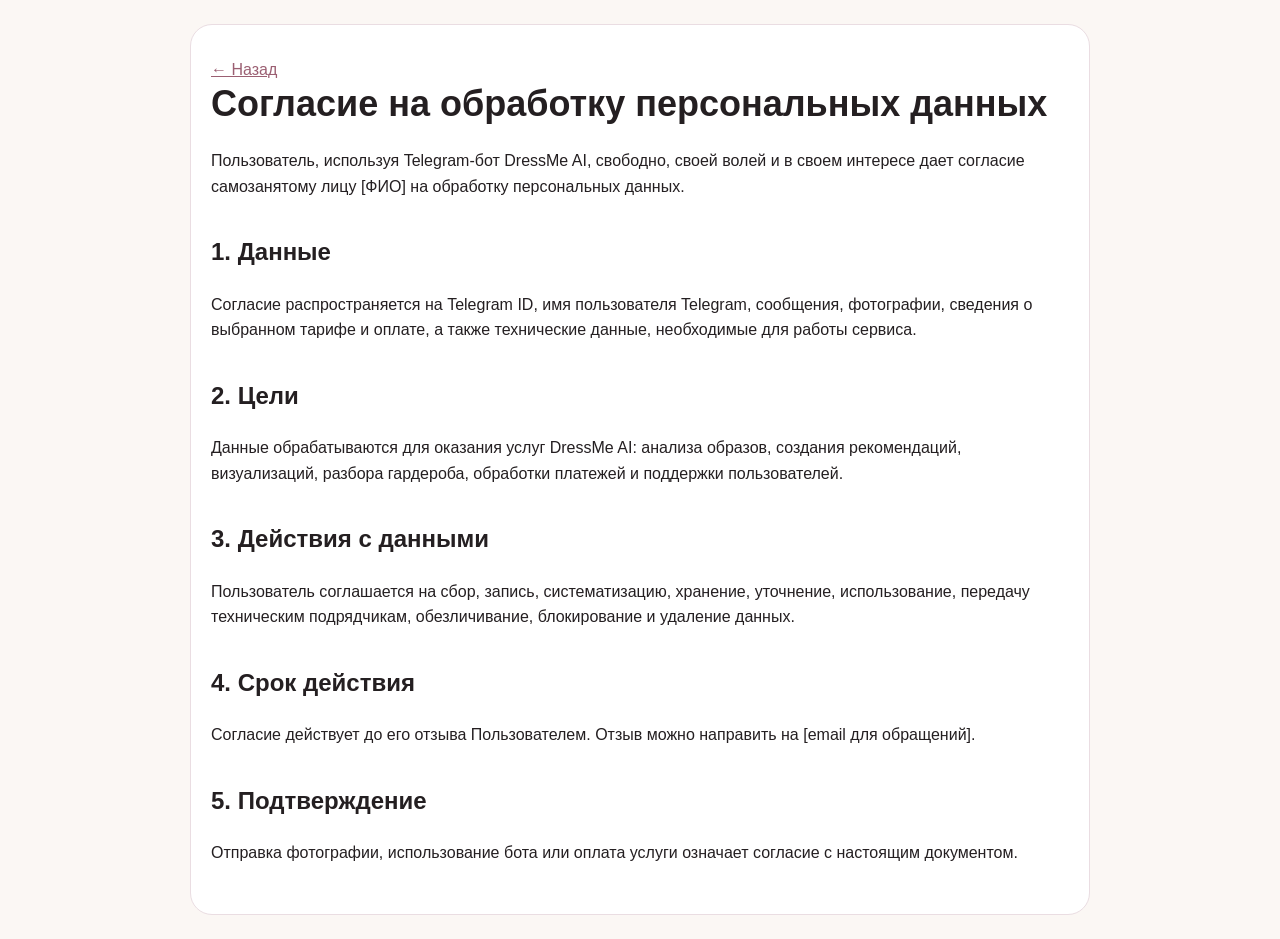
==== consent.html @ bea8f4fe "Add files via upload" ====
<!doctype html>
<html lang="ru"><head><meta charset="utf-8"><meta name="viewport" content="width=device-width, initial-scale=1"><title>Согласие на обработку персональных данных — DressMe AI</title><link rel="stylesheet" href="style.css"></head><body><main class="container doc"><a href="index.html">← Назад</a><h1>Согласие на обработку персональных данных</h1><p>Пользователь, используя Telegram‑бот DressMe AI, свободно, своей волей и в своем интересе дает согласие самозанятому лицу [ФИО] на обработку персональных данных.</p><h2>1. Данные</h2><p>Согласие распространяется на Telegram ID, имя пользователя Telegram, сообщения, фотографии, сведения о выбранном тарифе и оплате, а также технические данные, необходимые для работы сервиса.</p><h2>2. Цели</h2><p>Данные обрабатываются для оказания услуг DressMe AI: анализа образов, создания рекомендаций, визуализаций, разбора гардероба, обработки платежей и поддержки пользователей.</p><h2>3. Действия с данными</h2><p>Пользователь соглашается на сбор, запись, систематизацию, хранение, уточнение, использование, передачу техническим подрядчикам, обезличивание, блокирование и удаление данных.</p><h2>4. Срок действия</h2><p>Согласие действует до его отзыва Пользователем. Отзыв можно направить на [email для обращений].</p><h2>5. Подтверждение</h2><p>Отправка фотографии, использование бота или оплата услуги означает согласие с настоящим документом.</p></main></body></html>
---- style.css ----
:root { --bg: #fbf7f4; --text: #241f21; --muted: #6b5d63; --card: #ffffff; --accent: #9b5f72; --line: #eadde2; }
* { box-sizing: border-box; }
body { margin: 0; font-family: Arial, sans-serif; background: var(--bg); color: var(--text); line-height: 1.6; }
.container { max-width: 900px; margin: 0 auto; padding: 32px 20px; }
.hero { padding: 44px 28px; border-radius: 24px; background: linear-gradient(135deg, #fff, #f3e5ea); margin-bottom: 22px; }
h1 { margin-top: 0; font-size: 36px; line-height: 1.15; }
h2 { margin-top: 34px; font-size: 24px; }
h3 { margin-top: 24px; font-size: 19px; }
a { color: var(--accent); }
.button { display: inline-block; background: var(--accent); color: white; padding: 12px 18px; border-radius: 999px; text-decoration: none; margin-top: 10px; }
.card { background: var(--card); border: 1px solid var(--line); border-radius: 20px; padding: 24px; margin: 18px 0; }
.links { padding-left: 20px; }
.links li { margin: 10px 0; }
.doc { background: var(--card); margin-top: 24px; margin-bottom: 24px; border-radius: 22px; border: 1px solid var(--line); }
p { color: var(--muted); }
.doc p { color: var(--text); }
@media (max-width: 600px) { h1 { font-size: 30px; } .container { padding: 18px 12px; } .hero, .card, .doc { border-radius: 16px; padding: 18px; } }
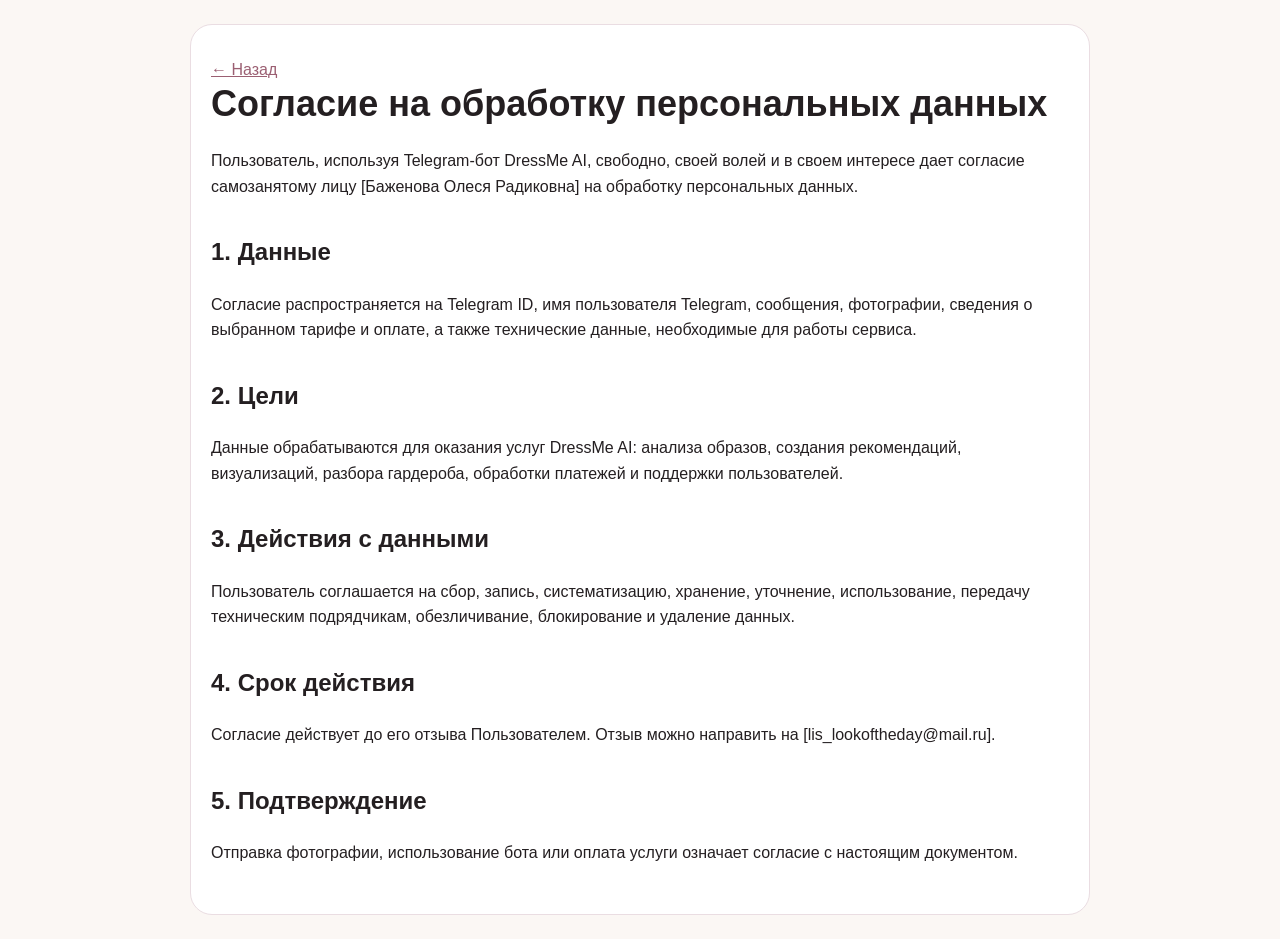
==== commit e40cfac5: "Update consent.html" ====
--- a/consent.html
+++ b/consent.html
@@ -1,2 +1,2 @@
 <!doctype html>
-<html lang="ru"><head><meta charset="utf-8"><meta name="viewport" content="width=device-width, initial-scale=1"><title>Согласие на обработку персональных данных — DressMe AI</title><link rel="stylesheet" href="style.css"></head><body><main class="container doc"><a href="index.html">← Назад</a><h1>Согласие на обработку персональных данных</h1><p>Пользователь, используя Telegram‑бот DressMe AI, свободно, своей волей и в своем интересе дает согласие самозанятому лицу [ФИО] на обработку персональных данных.</p><h2>1. Данные</h2><p>Согласие распространяется на Telegram ID, имя пользователя Telegram, сообщения, фотографии, сведения о выбранном тарифе и оплате, а также технические данные, необходимые для работы сервиса.</p><h2>2. Цели</h2><p>Данные обрабатываются для оказания услуг DressMe AI: анализа образов, создания рекомендаций, визуализаций, разбора гардероба, обработки платежей и поддержки пользователей.</p><h2>3. Действия с данными</h2><p>Пользователь соглашается на сбор, запись, систематизацию, хранение, уточнение, использование, передачу техническим подрядчикам, обезличивание, блокирование и удаление данных.</p><h2>4. Срок действия</h2><p>Согласие действует до его отзыва Пользователем. Отзыв можно направить на [email для обращений].</p><h2>5. Подтверждение</h2><p>Отправка фотографии, использование бота или оплата услуги означает согласие с настоящим документом.</p></main></body></html>
+<html lang="ru"><head><meta charset="utf-8"><meta name="viewport" content="width=device-width, initial-scale=1"><title>Согласие на обработку персональных данных — DressMe AI</title><link rel="stylesheet" href="style.css"></head><body><main class="container doc"><a href="index.html">← Назад</a><h1>Согласие на обработку персональных данных</h1><p>Пользователь, используя Telegram‑бот DressMe AI, свободно, своей волей и в своем интересе дает согласие самозанятому лицу [Баженова Олеся Радиковна] на обработку персональных данных.</p><h2>1. Данные</h2><p>Согласие распространяется на Telegram ID, имя пользователя Telegram, сообщения, фотографии, сведения о выбранном тарифе и оплате, а также технические данные, необходимые для работы сервиса.</p><h2>2. Цели</h2><p>Данные обрабатываются для оказания услуг DressMe AI: анализа образов, создания рекомендаций, визуализаций, разбора гардероба, обработки платежей и поддержки пользователей.</p><h2>3. Действия с данными</h2><p>Пользователь соглашается на сбор, запись, систематизацию, хранение, уточнение, использование, передачу техническим подрядчикам, обезличивание, блокирование и удаление данных.</p><h2>4. Срок действия</h2><p>Согласие действует до его отзыва Пользователем. Отзыв можно направить на [lis_lookoftheday@mail.ru].</p><h2>5. Подтверждение</h2><p>Отправка фотографии, использование бота или оплата услуги означает согласие с настоящим документом.</p></main></body></html>
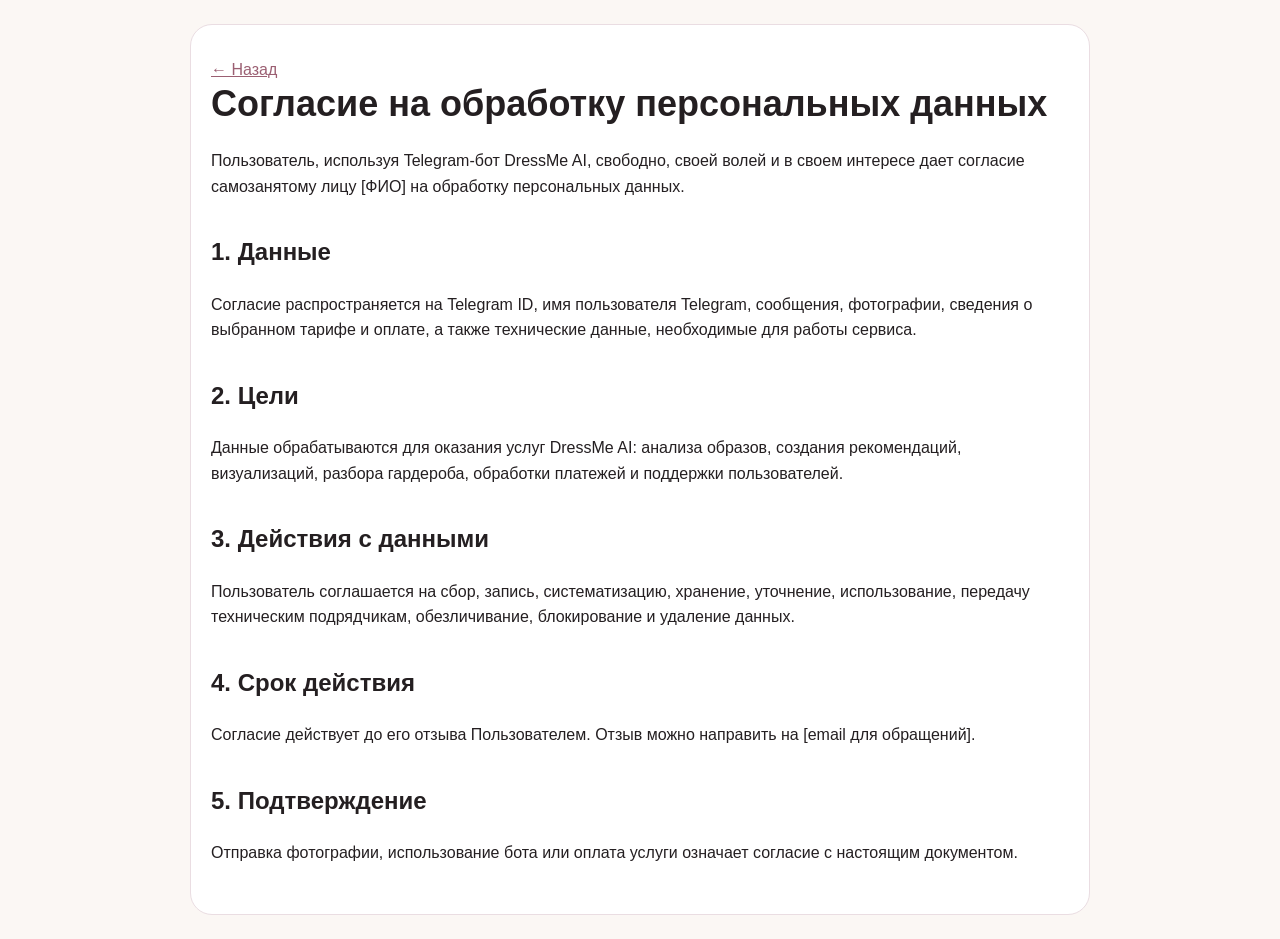
==== commit 85f3f7ee: "Add files via upload" ====
--- a/consent.html
+++ b/consent.html
@@ -1,2 +1,2 @@
 <!doctype html>
-<html lang="ru"><head><meta charset="utf-8"><meta name="viewport" content="width=device-width, initial-scale=1"><title>Согласие на обработку персональных данных — DressMe AI</title><link rel="stylesheet" href="style.css"></head><body><main class="container doc"><a href="index.html">← Назад</a><h1>Согласие на обработку персональных данных</h1><p>Пользователь, используя Telegram‑бот DressMe AI, свободно, своей волей и в своем интересе дает согласие самозанятому лицу [Баженова Олеся Радиковна] на обработку персональных данных.</p><h2>1. Данные</h2><p>Согласие распространяется на Telegram ID, имя пользователя Telegram, сообщения, фотографии, сведения о выбранном тарифе и оплате, а также технические данные, необходимые для работы сервиса.</p><h2>2. Цели</h2><p>Данные обрабатываются для оказания услуг DressMe AI: анализа образов, создания рекомендаций, визуализаций, разбора гардероба, обработки платежей и поддержки пользователей.</p><h2>3. Действия с данными</h2><p>Пользователь соглашается на сбор, запись, систематизацию, хранение, уточнение, использование, передачу техническим подрядчикам, обезличивание, блокирование и удаление данных.</p><h2>4. Срок действия</h2><p>Согласие действует до его отзыва Пользователем. Отзыв можно направить на [lis_lookoftheday@mail.ru].</p><h2>5. Подтверждение</h2><p>Отправка фотографии, использование бота или оплата услуги означает согласие с настоящим документом.</p></main></body></html>
+<html lang="ru"><head><meta charset="utf-8"><meta name="viewport" content="width=device-width, initial-scale=1"><title>Согласие на обработку персональных данных — DressMe AI</title><link rel="stylesheet" href="style.css"></head><body><main class="container doc"><a href="index.html">← Назад</a><h1>Согласие на обработку персональных данных</h1><p>Пользователь, используя Telegram‑бот DressMe AI, свободно, своей волей и в своем интересе дает согласие самозанятому лицу [ФИО] на обработку персональных данных.</p><h2>1. Данные</h2><p>Согласие распространяется на Telegram ID, имя пользователя Telegram, сообщения, фотографии, сведения о выбранном тарифе и оплате, а также технические данные, необходимые для работы сервиса.</p><h2>2. Цели</h2><p>Данные обрабатываются для оказания услуг DressMe AI: анализа образов, создания рекомендаций, визуализаций, разбора гардероба, обработки платежей и поддержки пользователей.</p><h2>3. Действия с данными</h2><p>Пользователь соглашается на сбор, запись, систематизацию, хранение, уточнение, использование, передачу техническим подрядчикам, обезличивание, блокирование и удаление данных.</p><h2>4. Срок действия</h2><p>Согласие действует до его отзыва Пользователем. Отзыв можно направить на [email для обращений].</p><h2>5. Подтверждение</h2><p>Отправка фотографии, использование бота или оплата услуги означает согласие с настоящим документом.</p></main></body></html>
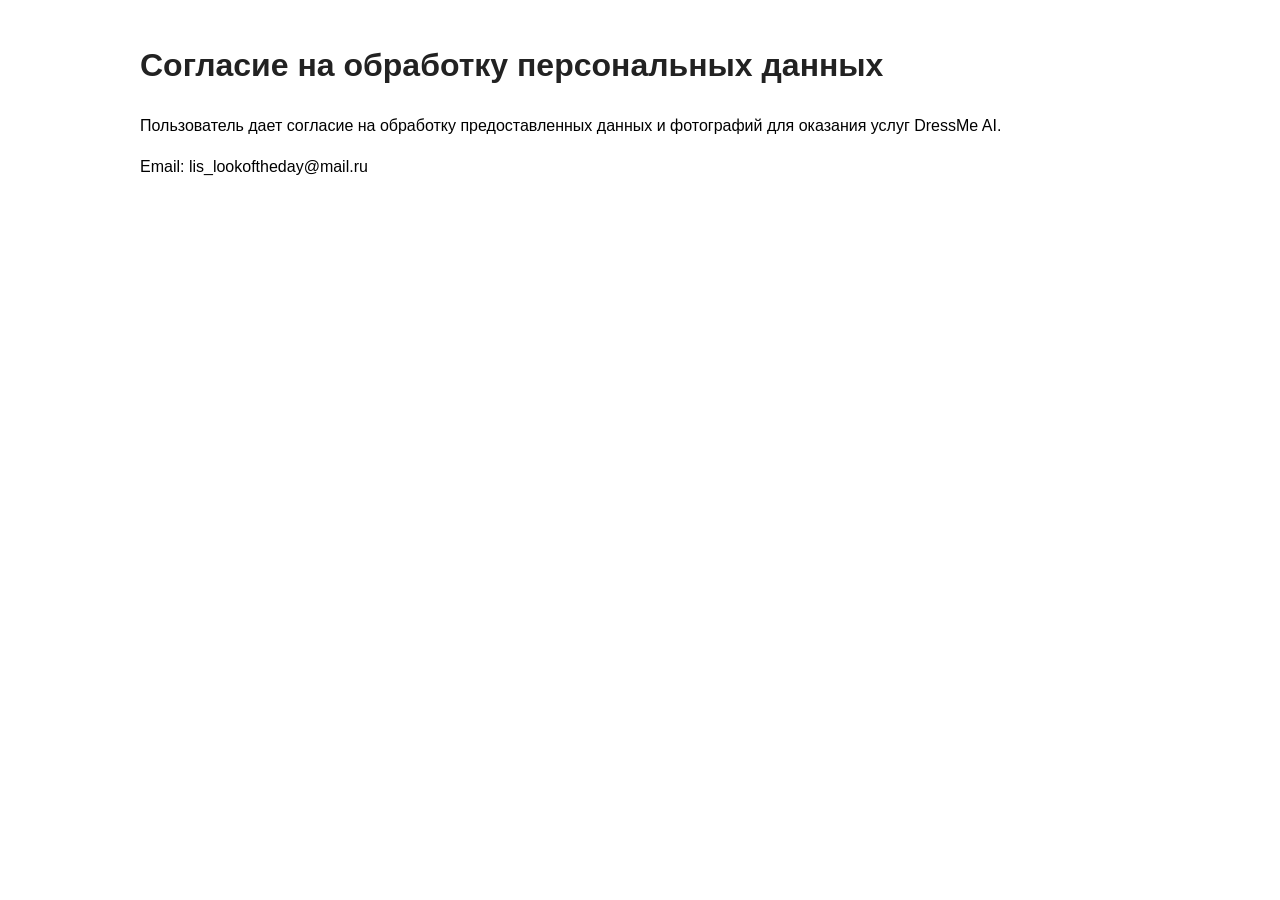
==== commit 462ef6f8: "Add files via upload" ====
--- a/consent.html
+++ b/consent.html
@@ -1,2 +1,6 @@
-<!doctype html>
-<html lang="ru"><head><meta charset="utf-8"><meta name="viewport" content="width=device-width, initial-scale=1"><title>Согласие на обработку персональных данных — DressMe AI</title><link rel="stylesheet" href="style.css"></head><body><main class="container doc"><a href="index.html">← Назад</a><h1>Согласие на обработку персональных данных</h1><p>Пользователь, используя Telegram‑бот DressMe AI, свободно, своей волей и в своем интересе дает согласие самозанятому лицу [ФИО] на обработку персональных данных.</p><h2>1. Данные</h2><p>Согласие распространяется на Telegram ID, имя пользователя Telegram, сообщения, фотографии, сведения о выбранном тарифе и оплате, а также технические данные, необходимые для работы сервиса.</p><h2>2. Цели</h2><p>Данные обрабатываются для оказания услуг DressMe AI: анализа образов, создания рекомендаций, визуализаций, разбора гардероба, обработки платежей и поддержки пользователей.</p><h2>3. Действия с данными</h2><p>Пользователь соглашается на сбор, запись, систематизацию, хранение, уточнение, использование, передачу техническим подрядчикам, обезличивание, блокирование и удаление данных.</p><h2>4. Срок действия</h2><p>Согласие действует до его отзыва Пользователем. Отзыв можно направить на [email для обращений].</p><h2>5. Подтверждение</h2><p>Отправка фотографии, использование бота или оплата услуги означает согласие с настоящим документом.</p></main></body></html>
+
+<html><head><meta charset='utf-8'><link rel='stylesheet' href='style.css'><title>Согласие</title></head><body>
+<h1>Согласие на обработку персональных данных</h1>
+<p>Пользователь дает согласие на обработку предоставленных данных и фотографий для оказания услуг DressMe AI.</p>
+<p>Email: lis_lookoftheday@mail.ru</p>
+</body></html>
--- a/style.css
+++ b/style.css
@@ -1,17 +1,3 @@
-:root { --bg: #fbf7f4; --text: #241f21; --muted: #6b5d63; --card: #ffffff; --accent: #9b5f72; --line: #eadde2; }
-* { box-sizing: border-box; }
-body { margin: 0; font-family: Arial, sans-serif; background: var(--bg); color: var(--text); line-height: 1.6; }
-.container { max-width: 900px; margin: 0 auto; padding: 32px 20px; }
-.hero { padding: 44px 28px; border-radius: 24px; background: linear-gradient(135deg, #fff, #f3e5ea); margin-bottom: 22px; }
-h1 { margin-top: 0; font-size: 36px; line-height: 1.15; }
-h2 { margin-top: 34px; font-size: 24px; }
-h3 { margin-top: 24px; font-size: 19px; }
-a { color: var(--accent); }
-.button { display: inline-block; background: var(--accent); color: white; padding: 12px 18px; border-radius: 999px; text-decoration: none; margin-top: 10px; }
-.card { background: var(--card); border: 1px solid var(--line); border-radius: 20px; padding: 24px; margin: 18px 0; }
-.links { padding-left: 20px; }
-.links li { margin: 10px 0; }
-.doc { background: var(--card); margin-top: 24px; margin-bottom: 24px; border-radius: 22px; border: 1px solid var(--line); }
-p { color: var(--muted); }
-.doc p { color: var(--text); }
-@media (max-width: 600px) { h1 { font-size: 30px; } .container { padding: 18px 12px; } .hero, .card, .doc { border-radius: 16px; padding: 18px; } }
+
+body{font-family:Arial,sans-serif;max-width:1000px;margin:40px auto;padding:0 20px;line-height:1.6}
+h1,h2{color:#222}
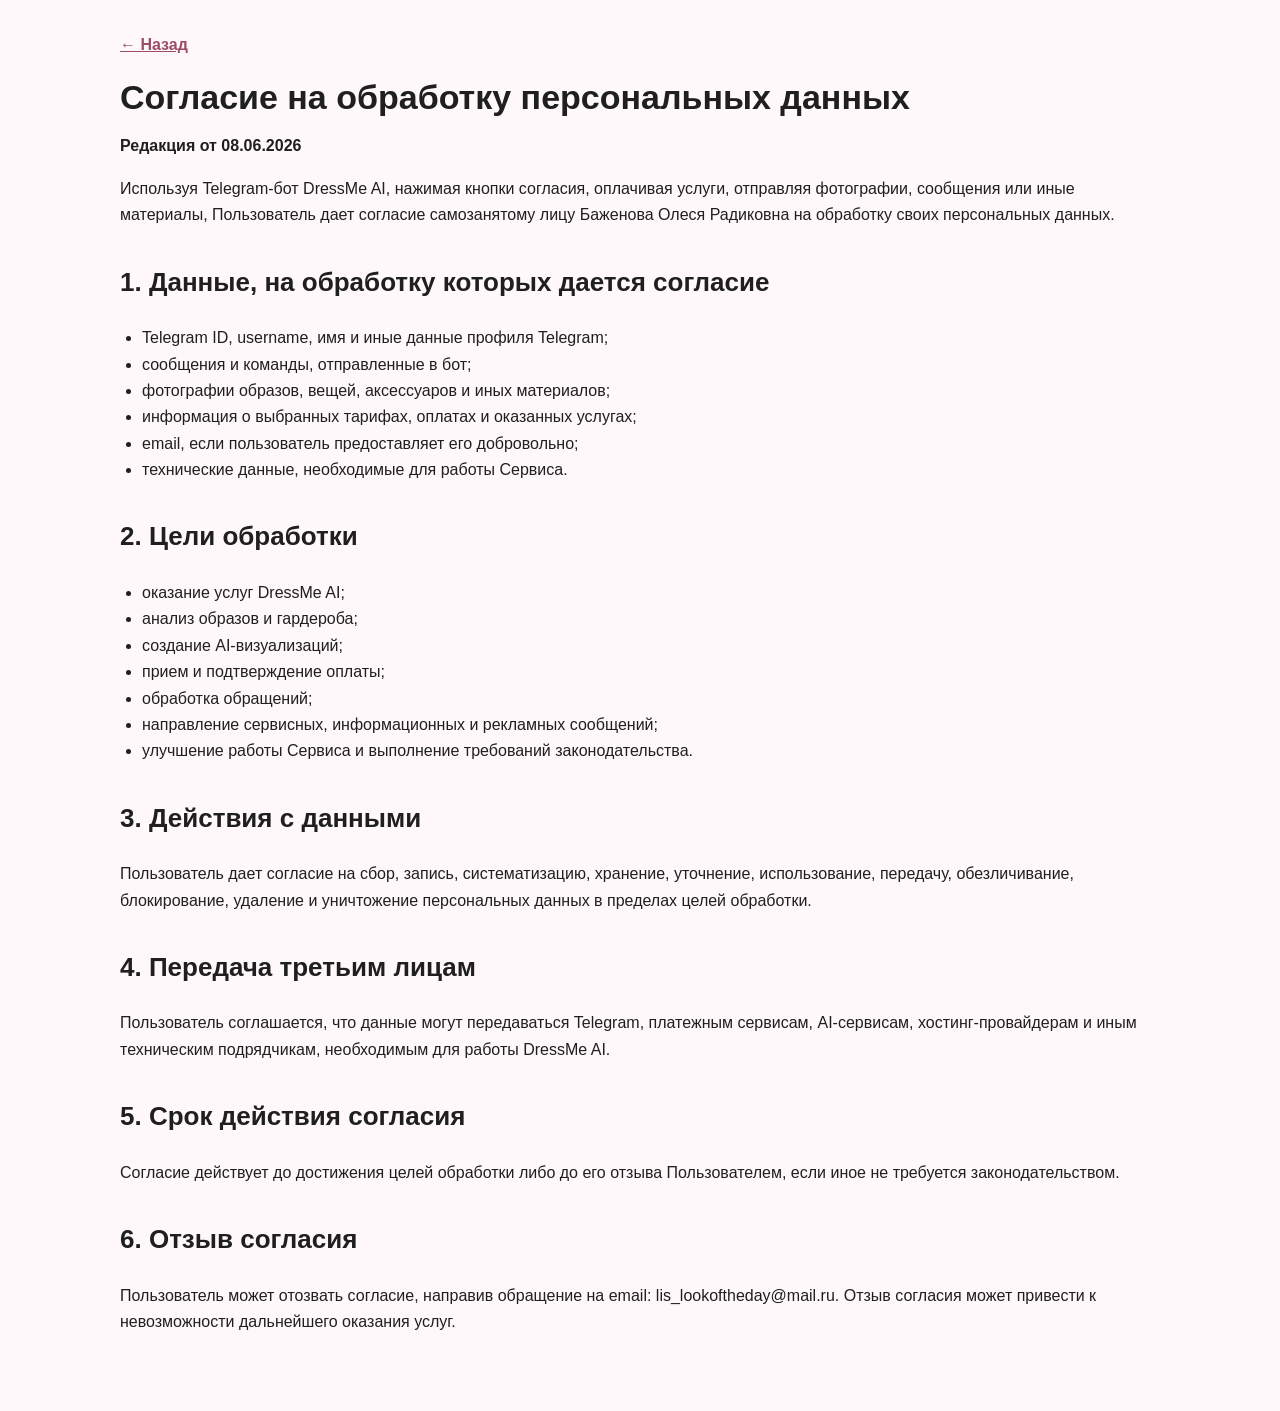
==== commit 4a9b07b3: "Add files via upload" ====
--- a/consent.html
+++ b/consent.html
@@ -1,6 +1,43 @@
+<!doctype html>
+<html lang="ru">
+<head><meta charset="utf-8"><title>Согласие на обработку персональных данных</title><meta name="viewport" content="width=device-width, initial-scale=1"><link rel="stylesheet" href="style.css"></head>
+<body><div class="container doc">
+<a class="back" href="index.html">← Назад</a>
+<h1>Согласие на обработку персональных данных</h1>
+<p><b>Редакция от 08.06.2026</b></p>
 
-<html><head><meta charset='utf-8'><link rel='stylesheet' href='style.css'><title>Согласие</title></head><body>
-<h1>Согласие на обработку персональных данных</h1>
-<p>Пользователь дает согласие на обработку предоставленных данных и фотографий для оказания услуг DressMe AI.</p>
-<p>Email: lis_lookoftheday@mail.ru</p>
-</body></html>
+<p>Используя Telegram-бот DressMe AI, нажимая кнопки согласия, оплачивая услуги, отправляя фотографии, сообщения или иные материалы, Пользователь дает согласие самозанятому лицу Баженова Олеся Радиковна на обработку своих персональных данных.</p>
+
+<h2>1. Данные, на обработку которых дается согласие</h2>
+<ul>
+<li>Telegram ID, username, имя и иные данные профиля Telegram;</li>
+<li>сообщения и команды, отправленные в бот;</li>
+<li>фотографии образов, вещей, аксессуаров и иных материалов;</li>
+<li>информация о выбранных тарифах, оплатах и оказанных услугах;</li>
+<li>email, если пользователь предоставляет его добровольно;</li>
+<li>технические данные, необходимые для работы Сервиса.</li>
+</ul>
+
+<h2>2. Цели обработки</h2>
+<ul>
+<li>оказание услуг DressMe AI;</li>
+<li>анализ образов и гардероба;</li>
+<li>создание AI-визуализаций;</li>
+<li>прием и подтверждение оплаты;</li>
+<li>обработка обращений;</li>
+<li>направление сервисных, информационных и рекламных сообщений;</li>
+<li>улучшение работы Сервиса и выполнение требований законодательства.</li>
+</ul>
+
+<h2>3. Действия с данными</h2>
+<p>Пользователь дает согласие на сбор, запись, систематизацию, хранение, уточнение, использование, передачу, обезличивание, блокирование, удаление и уничтожение персональных данных в пределах целей обработки.</p>
+
+<h2>4. Передача третьим лицам</h2>
+<p>Пользователь соглашается, что данные могут передаваться Telegram, платежным сервисам, AI-сервисам, хостинг-провайдерам и иным техническим подрядчикам, необходимым для работы DressMe AI.</p>
+
+<h2>5. Срок действия согласия</h2>
+<p>Согласие действует до достижения целей обработки либо до его отзыва Пользователем, если иное не требуется законодательством.</p>
+
+<h2>6. Отзыв согласия</h2>
+<p>Пользователь может отозвать согласие, направив обращение на email: lis_lookoftheday@mail.ru. Отзыв согласия может привести к невозможности дальнейшего оказания услуг.</p>
+</div></body></html>
--- a/style.css
+++ b/style.css
@@ -1,3 +1,77 @@
 
-body{font-family:Arial,sans-serif;max-width:1000px;margin:40px auto;padding:0 20px;line-height:1.6}
-h1,h2{color:#222}
+:root {
+  --bg: #fff8fb;
+  --card: #ffffff;
+  --text: #1f1f1f;
+  --muted: #666;
+  --accent: #9b4d68;
+  --accent-light: #f5e4eb;
+  --border: #ead4dc;
+}
+* { box-sizing: border-box; }
+body {
+  margin: 0;
+  font-family: Arial, Helvetica, sans-serif;
+  background: var(--bg);
+  color: var(--text);
+  line-height: 1.65;
+}
+.container {
+  max-width: 1080px;
+  margin: 0 auto;
+  padding: 32px 20px 60px;
+}
+.hero {
+  background: linear-gradient(135deg, #fff, var(--accent-light));
+  border: 1px solid var(--border);
+  border-radius: 24px;
+  padding: 40px;
+  margin-bottom: 24px;
+}
+.card {
+  background: var(--card);
+  border: 1px solid var(--border);
+  border-radius: 18px;
+  padding: 28px;
+  margin: 18px 0;
+}
+h1 { font-size: 42px; line-height: 1.15; margin: 0 0 16px; }
+h2 { margin-top: 0; font-size: 26px; }
+h3 { margin-bottom: 8px; }
+a { color: var(--accent); font-weight: 700; }
+.btn {
+  display: inline-block;
+  padding: 12px 18px;
+  border-radius: 999px;
+  background: var(--accent);
+  color: white;
+  text-decoration: none;
+  margin: 8px 8px 8px 0;
+}
+.grid {
+  display: grid;
+  grid-template-columns: repeat(auto-fit, minmax(240px, 1fr));
+  gap: 14px;
+}
+.price {
+  border: 1px solid var(--border);
+  border-radius: 16px;
+  padding: 18px;
+  background: #fff;
+}
+.price strong { font-size: 22px; color: var(--accent); }
+.small { color: var(--muted); font-size: 14px; }
+table { width: 100%; border-collapse: collapse; margin: 16px 0; background: white; }
+th, td { border: 1px solid var(--border); padding: 10px; vertical-align: top; }
+th { background: var(--accent-light); text-align: left; }
+.footer { color: var(--muted); font-size: 14px; margin-top: 32px; }
+.doc h1 { font-size: 34px; }
+.doc h2 { margin-top: 32px; }
+.back { margin-bottom: 20px; display: inline-block; }
+ul, ol { padding-left: 22px; }
+.notice {
+  background: #fff4d8;
+  border: 1px solid #efd48b;
+  padding: 16px;
+  border-radius: 14px;
+}
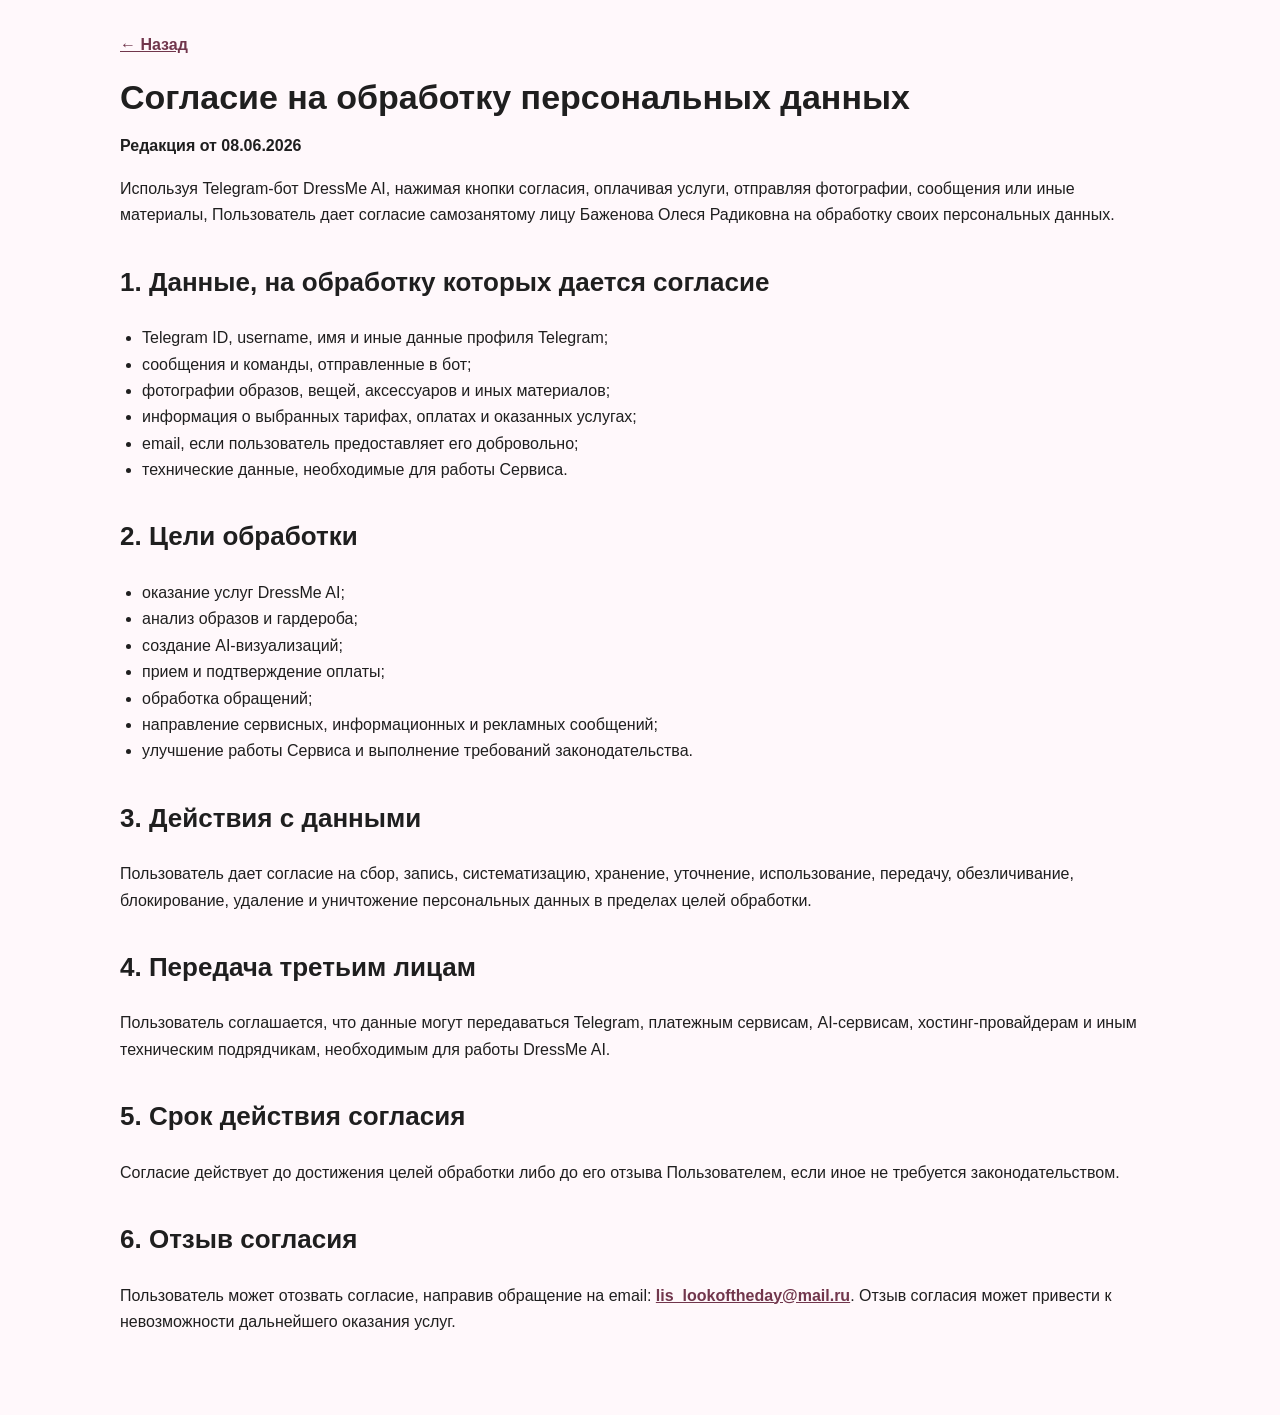
==== commit 89049652: "Add files via upload" ====
--- a/consent.html
+++ b/consent.html
@@ -39,5 +39,5 @@
 <p>Согласие действует до достижения целей обработки либо до его отзыва Пользователем, если иное не требуется законодательством.</p>
 
 <h2>6. Отзыв согласия</h2>
-<p>Пользователь может отозвать согласие, направив обращение на email: lis_lookoftheday@mail.ru. Отзыв согласия может привести к невозможности дальнейшего оказания услуг.</p>
+<p>Пользователь может отозвать согласие, направив обращение на email: <a href="mailto:lis_lookoftheday@mail.ru">lis_lookoftheday@mail.ru</a>. Отзыв согласия может привести к невозможности дальнейшего оказания услуг.</p>
 </div></body></html>
--- a/style.css
+++ b/style.css
@@ -3,8 +3,9 @@
   --bg: #fff8fb;
   --card: #ffffff;
   --text: #1f1f1f;
-  --muted: #666;
+  --muted: #666666;
   --accent: #9b4d68;
+  --accent-dark: #71364c;
   --accent-light: #f5e4eb;
   --border: #ead4dc;
 }
@@ -19,13 +20,13 @@
 .container {
   max-width: 1080px;
   margin: 0 auto;
-  padding: 32px 20px 60px;
+  padding: 32px 20px 64px;
 }
 .hero {
-  background: linear-gradient(135deg, #fff, var(--accent-light));
+  background: linear-gradient(135deg, #ffffff, var(--accent-light));
   border: 1px solid var(--border);
   border-radius: 24px;
-  padding: 40px;
+  padding: 42px;
   margin-bottom: 24px;
 }
 .card {
@@ -38,7 +39,7 @@
 h1 { font-size: 42px; line-height: 1.15; margin: 0 0 16px; }
 h2 { margin-top: 0; font-size: 26px; }
 h3 { margin-bottom: 8px; }
-a { color: var(--accent); font-weight: 700; }
+a { color: var(--accent-dark); font-weight: 700; }
 .btn {
   display: inline-block;
   padding: 12px 18px;
@@ -48,6 +49,7 @@
   text-decoration: none;
   margin: 8px 8px 8px 0;
 }
+.btn:hover { background: var(--accent-dark); }
 .grid {
   display: grid;
   grid-template-columns: repeat(auto-fit, minmax(240px, 1fr));
@@ -75,3 +77,15 @@
   padding: 16px;
   border-radius: 14px;
 }
+.badge {
+  display: inline-block;
+  background: #ffffff;
+  border: 1px solid var(--border);
+  border-radius: 999px;
+  padding: 6px 12px;
+  margin: 4px 6px 4px 0;
+}
+@media (max-width: 640px) {
+  h1 { font-size: 32px; }
+  .hero { padding: 28px; }
+}
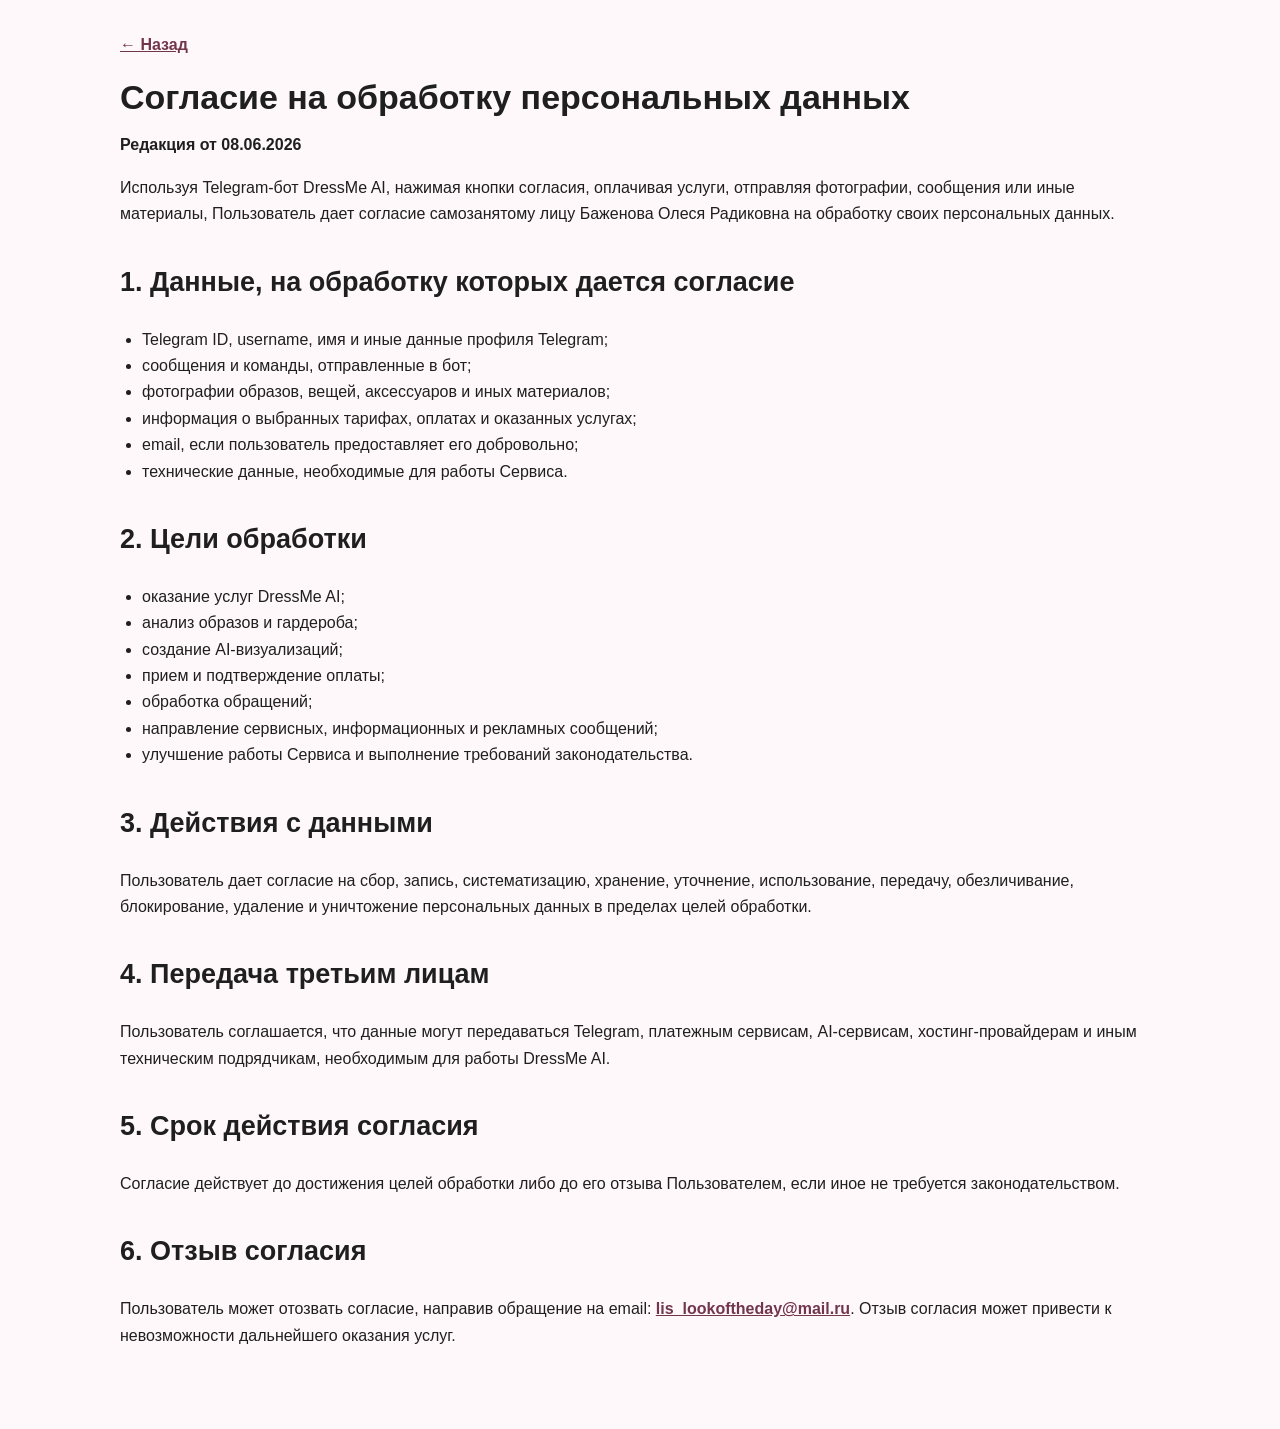
==== commit 99df60f9: "Add files via upload" ====
--- a/consent.html
+++ b/consent.html
@@ -1,43 +1,18 @@
-<!doctype html>
-<html lang="ru">
-<head><meta charset="utf-8"><title>Согласие на обработку персональных данных</title><meta name="viewport" content="width=device-width, initial-scale=1"><link rel="stylesheet" href="style.css"></head>
-<body><div class="container doc">
+<!doctype html><html lang="ru"><head><meta charset="utf-8"><title>Согласие на обработку персональных данных</title><meta name="viewport" content="width=device-width, initial-scale=1"><link rel="stylesheet" href="style.css"></head><body><div class="container doc">
 <a class="back" href="index.html">← Назад</a>
 <h1>Согласие на обработку персональных данных</h1>
 <p><b>Редакция от 08.06.2026</b></p>
-
 <p>Используя Telegram-бот DressMe AI, нажимая кнопки согласия, оплачивая услуги, отправляя фотографии, сообщения или иные материалы, Пользователь дает согласие самозанятому лицу Баженова Олеся Радиковна на обработку своих персональных данных.</p>
-
 <h2>1. Данные, на обработку которых дается согласие</h2>
-<ul>
-<li>Telegram ID, username, имя и иные данные профиля Telegram;</li>
-<li>сообщения и команды, отправленные в бот;</li>
-<li>фотографии образов, вещей, аксессуаров и иных материалов;</li>
-<li>информация о выбранных тарифах, оплатах и оказанных услугах;</li>
-<li>email, если пользователь предоставляет его добровольно;</li>
-<li>технические данные, необходимые для работы Сервиса.</li>
-</ul>
-
+<ul><li>Telegram ID, username, имя и иные данные профиля Telegram;</li><li>сообщения и команды, отправленные в бот;</li><li>фотографии образов, вещей, аксессуаров и иных материалов;</li><li>информация о выбранных тарифах, оплатах и оказанных услугах;</li><li>email, если пользователь предоставляет его добровольно;</li><li>технические данные, необходимые для работы Сервиса.</li></ul>
 <h2>2. Цели обработки</h2>
-<ul>
-<li>оказание услуг DressMe AI;</li>
-<li>анализ образов и гардероба;</li>
-<li>создание AI-визуализаций;</li>
-<li>прием и подтверждение оплаты;</li>
-<li>обработка обращений;</li>
-<li>направление сервисных, информационных и рекламных сообщений;</li>
-<li>улучшение работы Сервиса и выполнение требований законодательства.</li>
-</ul>
-
+<ul><li>оказание услуг DressMe AI;</li><li>анализ образов и гардероба;</li><li>создание AI-визуализаций;</li><li>прием и подтверждение оплаты;</li><li>обработка обращений;</li><li>направление сервисных, информационных и рекламных сообщений;</li><li>улучшение работы Сервиса и выполнение требований законодательства.</li></ul>
 <h2>3. Действия с данными</h2>
 <p>Пользователь дает согласие на сбор, запись, систематизацию, хранение, уточнение, использование, передачу, обезличивание, блокирование, удаление и уничтожение персональных данных в пределах целей обработки.</p>
-
 <h2>4. Передача третьим лицам</h2>
 <p>Пользователь соглашается, что данные могут передаваться Telegram, платежным сервисам, AI-сервисам, хостинг-провайдерам и иным техническим подрядчикам, необходимым для работы DressMe AI.</p>
-
 <h2>5. Срок действия согласия</h2>
 <p>Согласие действует до достижения целей обработки либо до его отзыва Пользователем, если иное не требуется законодательством.</p>
-
 <h2>6. Отзыв согласия</h2>
 <p>Пользователь может отозвать согласие, направив обращение на email: <a href="mailto:lis_lookoftheday@mail.ru">lis_lookoftheday@mail.ru</a>. Отзыв согласия может привести к невозможности дальнейшего оказания услуг.</p>
-</div></body></html>
+</div></body></html>
--- a/style.css
+++ b/style.css
@@ -26,7 +26,7 @@
   background: linear-gradient(135deg, #ffffff, var(--accent-light));
   border: 1px solid var(--border);
   border-radius: 24px;
-  padding: 42px;
+  padding: 44px;
   margin-bottom: 24px;
 }
 .card {
@@ -36,8 +36,8 @@
   padding: 28px;
   margin: 18px 0;
 }
-h1 { font-size: 42px; line-height: 1.15; margin: 0 0 16px; }
-h2 { margin-top: 0; font-size: 26px; }
+h1 { font-size: 44px; line-height: 1.12; margin: 0 0 14px; }
+h2 { margin-top: 0; font-size: 27px; }
 h3 { margin-bottom: 8px; }
 a { color: var(--accent-dark); font-weight: 700; }
 .btn {
@@ -85,6 +85,8 @@
   padding: 6px 12px;
   margin: 4px 6px 4px 0;
 }
+.lead { font-size: 19px; }
+.checklist li { margin-bottom: 8px; }
 @media (max-width: 640px) {
   h1 { font-size: 32px; }
   .hero { padding: 28px; }
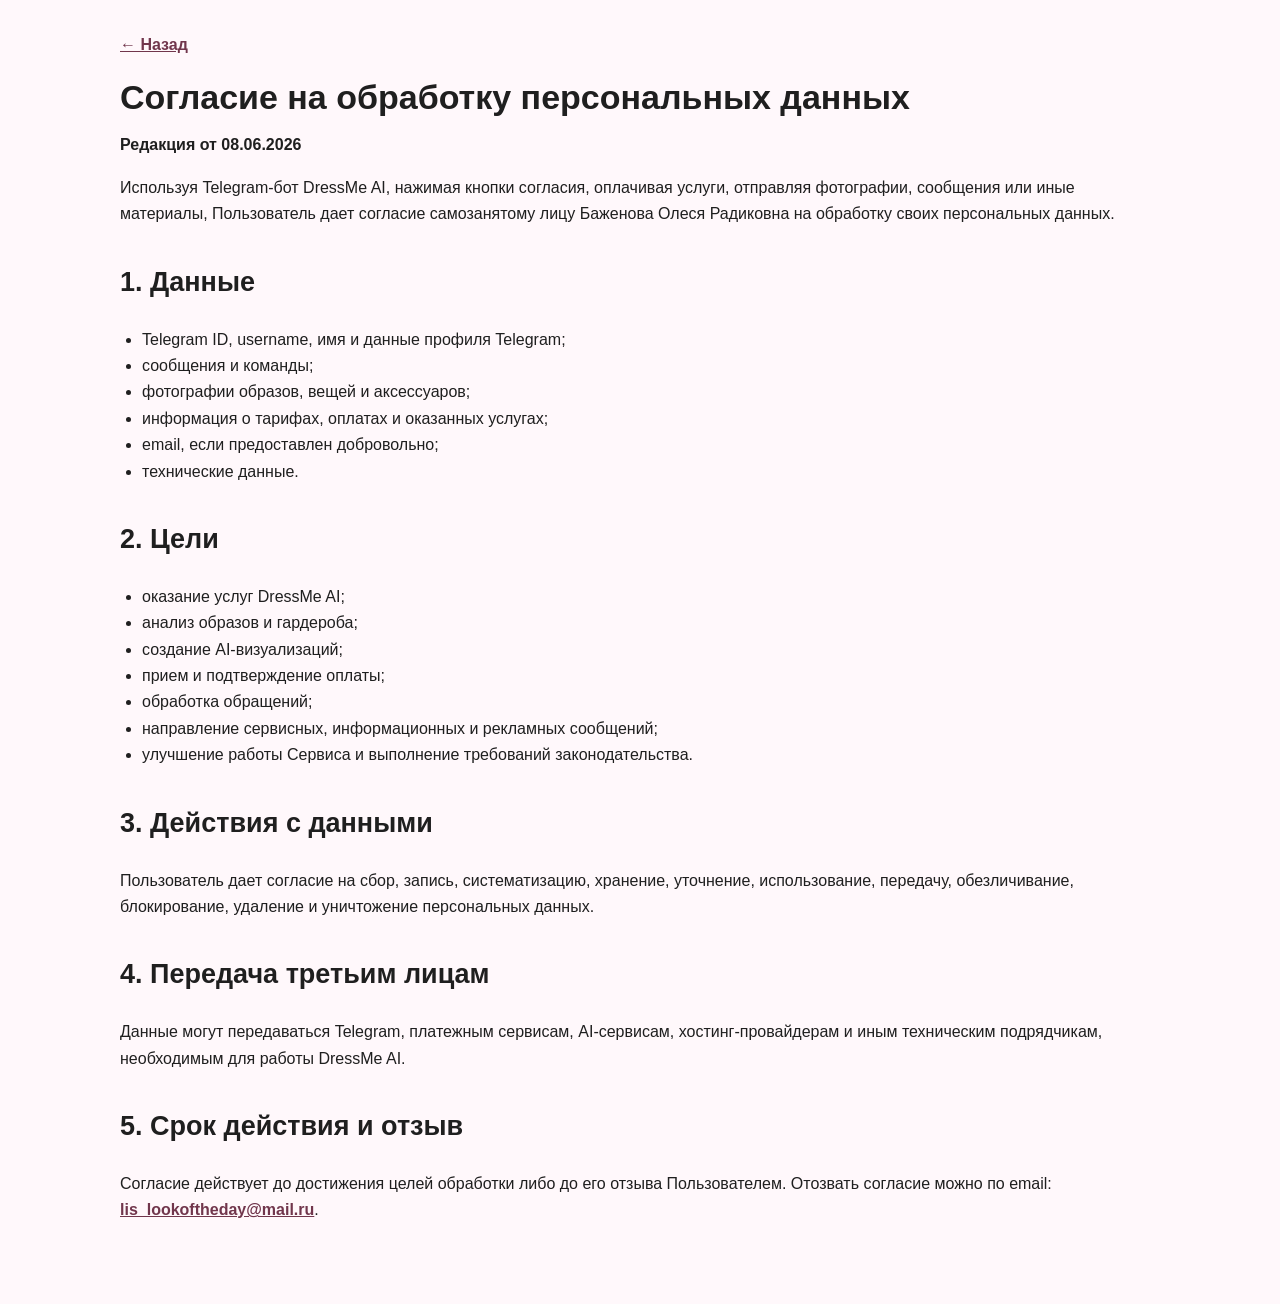
==== commit 9591c4b9: "Add files via upload" ====
--- a/consent.html
+++ b/consent.html
@@ -1,18 +1 @@
-<!doctype html><html lang="ru"><head><meta charset="utf-8"><title>Согласие на обработку персональных данных</title><meta name="viewport" content="width=device-width, initial-scale=1"><link rel="stylesheet" href="style.css"></head><body><div class="container doc">
-<a class="back" href="index.html">← Назад</a>
-<h1>Согласие на обработку персональных данных</h1>
-<p><b>Редакция от 08.06.2026</b></p>
-<p>Используя Telegram-бот DressMe AI, нажимая кнопки согласия, оплачивая услуги, отправляя фотографии, сообщения или иные материалы, Пользователь дает согласие самозанятому лицу Баженова Олеся Радиковна на обработку своих персональных данных.</p>
-<h2>1. Данные, на обработку которых дается согласие</h2>
-<ul><li>Telegram ID, username, имя и иные данные профиля Telegram;</li><li>сообщения и команды, отправленные в бот;</li><li>фотографии образов, вещей, аксессуаров и иных материалов;</li><li>информация о выбранных тарифах, оплатах и оказанных услугах;</li><li>email, если пользователь предоставляет его добровольно;</li><li>технические данные, необходимые для работы Сервиса.</li></ul>
-<h2>2. Цели обработки</h2>
-<ul><li>оказание услуг DressMe AI;</li><li>анализ образов и гардероба;</li><li>создание AI-визуализаций;</li><li>прием и подтверждение оплаты;</li><li>обработка обращений;</li><li>направление сервисных, информационных и рекламных сообщений;</li><li>улучшение работы Сервиса и выполнение требований законодательства.</li></ul>
-<h2>3. Действия с данными</h2>
-<p>Пользователь дает согласие на сбор, запись, систематизацию, хранение, уточнение, использование, передачу, обезличивание, блокирование, удаление и уничтожение персональных данных в пределах целей обработки.</p>
-<h2>4. Передача третьим лицам</h2>
-<p>Пользователь соглашается, что данные могут передаваться Telegram, платежным сервисам, AI-сервисам, хостинг-провайдерам и иным техническим подрядчикам, необходимым для работы DressMe AI.</p>
-<h2>5. Срок действия согласия</h2>
-<p>Согласие действует до достижения целей обработки либо до его отзыва Пользователем, если иное не требуется законодательством.</p>
-<h2>6. Отзыв согласия</h2>
-<p>Пользователь может отозвать согласие, направив обращение на email: <a href="mailto:lis_lookoftheday@mail.ru">lis_lookoftheday@mail.ru</a>. Отзыв согласия может привести к невозможности дальнейшего оказания услуг.</p>
-</div></body></html>+<!doctype html><html lang="ru"><head><meta charset="utf-8"><title>Согласие на обработку персональных данных</title><meta name="viewport" content="width=device-width, initial-scale=1"><link rel="stylesheet" href="style.css"></head><body><div class="container doc"><a class="back" href="index.html">← Назад</a><h1>Согласие на обработку персональных данных</h1><p><b>Редакция от 08.06.2026</b></p><p>Используя Telegram-бот DressMe AI, нажимая кнопки согласия, оплачивая услуги, отправляя фотографии, сообщения или иные материалы, Пользователь дает согласие самозанятому лицу Баженова Олеся Радиковна на обработку своих персональных данных.</p><h2>1. Данные</h2><ul><li>Telegram ID, username, имя и данные профиля Telegram;</li><li>сообщения и команды;</li><li>фотографии образов, вещей и аксессуаров;</li><li>информация о тарифах, оплатах и оказанных услугах;</li><li>email, если предоставлен добровольно;</li><li>технические данные.</li></ul><h2>2. Цели</h2><ul><li>оказание услуг DressMe AI;</li><li>анализ образов и гардероба;</li><li>создание AI-визуализаций;</li><li>прием и подтверждение оплаты;</li><li>обработка обращений;</li><li>направление сервисных, информационных и рекламных сообщений;</li><li>улучшение работы Сервиса и выполнение требований законодательства.</li></ul><h2>3. Действия с данными</h2><p>Пользователь дает согласие на сбор, запись, систематизацию, хранение, уточнение, использование, передачу, обезличивание, блокирование, удаление и уничтожение персональных данных.</p><h2>4. Передача третьим лицам</h2><p>Данные могут передаваться Telegram, платежным сервисам, AI-сервисам, хостинг-провайдерам и иным техническим подрядчикам, необходимым для работы DressMe AI.</p><h2>5. Срок действия и отзыв</h2><p>Согласие действует до достижения целей обработки либо до его отзыва Пользователем. Отозвать согласие можно по email: <a href="mailto:lis_lookoftheday@mail.ru">lis_lookoftheday@mail.ru</a>.</p></div></body></html>
--- a/style.css
+++ b/style.css
@@ -71,12 +71,6 @@
 .doc h2 { margin-top: 32px; }
 .back { margin-bottom: 20px; display: inline-block; }
 ul, ol { padding-left: 22px; }
-.notice {
-  background: #fff4d8;
-  border: 1px solid #efd48b;
-  padding: 16px;
-  border-radius: 14px;
-}
 .badge {
   display: inline-block;
   background: #ffffff;
